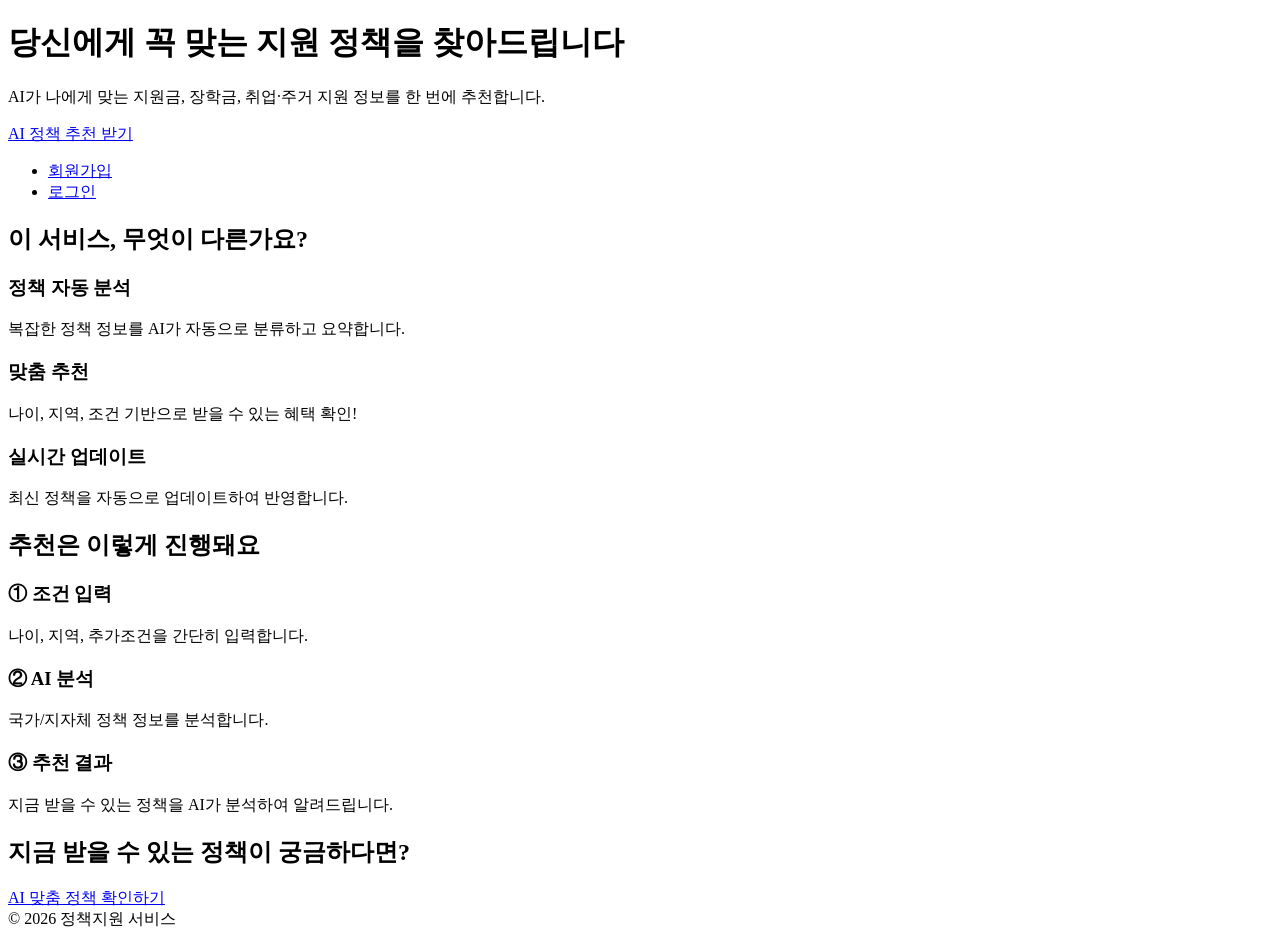
==== src/main/resources/templates/HomePage.html @ 2e5113d2 "feat: 홈 추천 버튼을 추천 페이지(/policy/recommend)로 연결 (#13)" ====
<!DOCTYPE html>
<html lang="ko" xmlns:th="http://www.thymeleaf.org"
      xmlns:sec="https://www.thymeleaf.org/extras/spring-security">
<head>
    <meta charset="UTF-8">
    <title>정책지원 서비스</title>
</head>

<body>

<div class="space"></div>

<!-- HERO -->
<div class="hero">
    <h1>당신에게 꼭 맞는 지원 정책을 찾아드립니다</h1>
    <p>AI가 나에게 맞는 지원금, 장학금, 취업·주거 지원 정보를 한 번에 추천합니다.</p>
    <a href="/policy/recommend" th:href="@{/policy/recommend}" class="cta-btn">AI 정책 추천 받기</a>
</div>
<ul>
    <li><a href="/member/join" th:href="@{/member/join}">회원가입</a></li>
    <li><a href="/member/login" th:href="@{/member/login}">로그인</a></li>
</ul>
<!-- 서비스 소개 -->
<div class="section">
    <h2>이 서비스, 무엇이 다른가요?</h2>

    <div class="features">
        <div class="feature-card">
            <h3>정책 자동 분석</h3>
            <p>복잡한 정책 정보를 AI가 자동으로 분류하고 요약합니다.</p>
        </div>

        <div class="feature-card">
            <h3>맞춤 추천</h3>
            <p>나이, 지역, 조건 기반으로 받을 수 있는 혜택 확인!</p>
        </div>

        <div class="feature-card">
            <h3>실시간 업데이트</h3>
            <p>최신 정책을 자동으로 업데이트하여 반영합니다.</p>
        </div>
    </div>
</div>

<!-- 프로세스 -->
<div class="section">
    <h2>추천은 이렇게 진행돼요</h2>

    <div class="process">
        <div class="step">
            <h3>① 조건 입력</h3>
            <p>나이, 지역, 추가조건을 간단히 입력합니다.</p>
        </div>

        <div class="step">
            <h3>② AI 분석</h3>
            <p>국가/지자체 정책 정보를 분석합니다.</p>
        </div>

        <div class="step">
            <h3>③ 추천 결과</h3>
            <p>지금 받을 수 있는 정책을 AI가 분석하여 알려드립니다.</p>
        </div>
    </div>
</div>

<!-- 마지막 CTA -->
<div class="bottom-cta">
    <h2>지금 받을 수 있는 정책이 궁금하다면?</h2>
    <a href="/policy/recommend" th:href="@{/policy/recommend}">AI 맞춤 정책 확인하기</a>
</div>
<footer>© 2026 정책지원 서비스</footer>

</body>
</html>
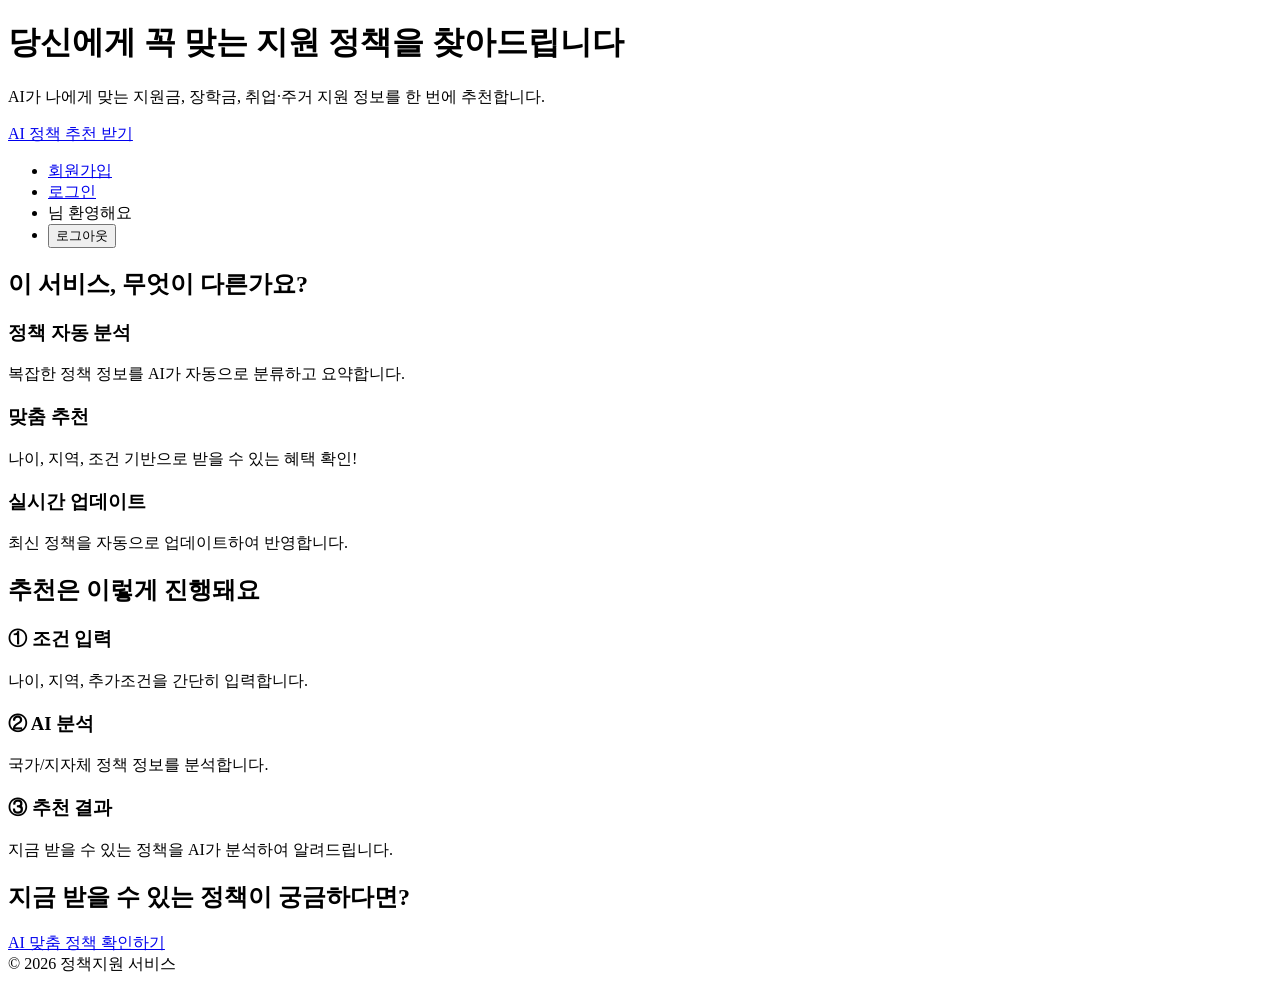
==== commit a27f72a4: "feat: 로그인 상태에 따라 홈 화면 회원가입·로그인/로그아웃 버튼 전환" ====
--- a/src/main/resources/templates/HomePage.html
+++ b/src/main/resources/templates/HomePage.html
@@ -1,6 +1,5 @@
 <!DOCTYPE html>
-<html lang="ko" xmlns:th="http://www.thymeleaf.org"
-      xmlns:sec="https://www.thymeleaf.org/extras/spring-security">
+<html lang="ko" xmlns:th="http://www.thymeleaf.org">
 <head>
     <meta charset="UTF-8">
     <title>정책지원 서비스</title>
@@ -17,8 +16,20 @@
     <a href="/policy/recommend" th:href="@{/policy/recommend}" class="cta-btn">AI 정책 추천 받기</a>
 </div>
 <ul>
-    <li><a href="/member/join" th:href="@{/member/join}">회원가입</a></li>
-    <li><a href="/member/login" th:href="@{/member/login}">로그인</a></li>
+    <!-- 로그인 안 한 사람에게만 (loginId는 HomeController가 넘겨줌) -->
+    <li th:if="${loginId == null}"><a href="/member/join" th:href="@{/member/join}">회원가입</a></li>
+    <li th:if="${loginId == null}"><a href="/member/login" th:href="@{/member/login}">로그인</a></li>
+
+    <!-- 로그인한 사람에게만 -->
+    <li th:if="${loginId != null}">
+        <span th:text="${loginId}"></span>님 환영해요
+    </li>
+    <li th:if="${loginId != null}">
+        <!-- 로그아웃은 POST로 보내야 Spring Security 설정과 상관없이 확실히 동작함 -->
+        <form th:action="@{/member/logout}" method="post" style="display: inline;">
+            <button type="submit">로그아웃</button>
+        </form>
+    </li>
 </ul>
 <!-- 서비스 소개 -->
 <div class="section">
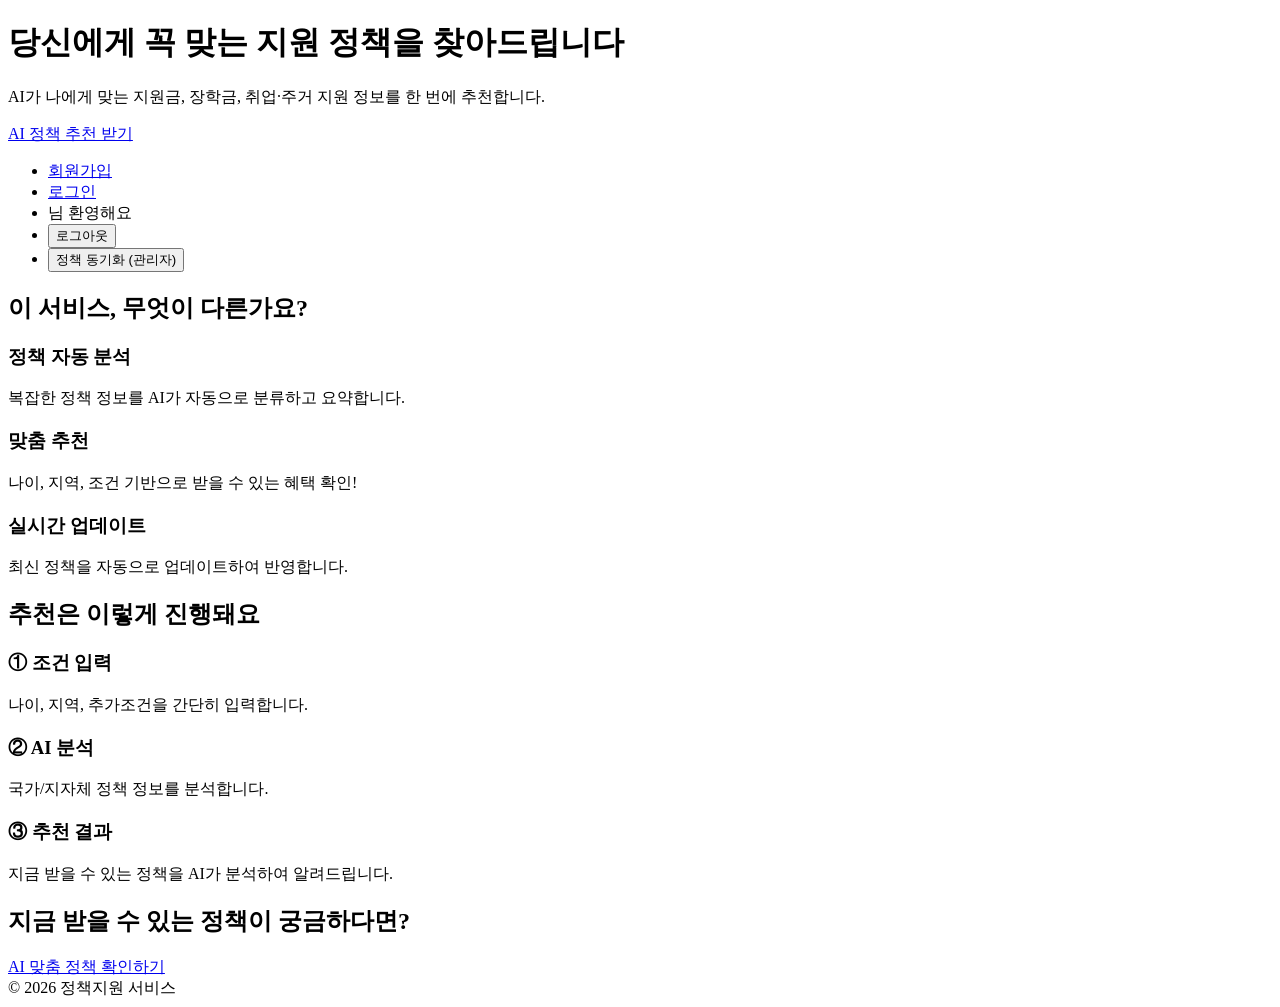
==== commit 6c50a5c4: "chore: 안 쓰는 파일·테스트 API 정리, 정책 동기화를 관리자 전용으로 이동 삭제 - .DS_Store (맥 시스템 파일, .gitignore에는 이미 있음) - openA" ====
--- a/src/main/resources/templates/HomePage.html
+++ b/src/main/resources/templates/HomePage.html
@@ -28,6 +28,14 @@
         <!-- 로그아웃은 POST로 보내야 Spring Security 설정과 상관없이 확실히 동작함 -->
         <form th:action="@{/member/logout}" method="post" style="display: inline;">
             <button type="submit">로그아웃</button>
+        </form>
+    </li>
+
+    <!-- 관리자에게만: 온통청년 API에서 정책을 다시 받아와 DB에 저장 (몇십 초 걸림) -->
+    <li th:if="${isAdmin}">
+        <form th:action="@{/admin/policies/sync}" method="post" style="display: inline;"
+              onsubmit="this.querySelector('button').disabled = true; this.querySelector('button').textContent = '동기화 중...';">
+            <button type="submit">정책 동기화 (관리자)</button>
         </form>
     </li>
 </ul>
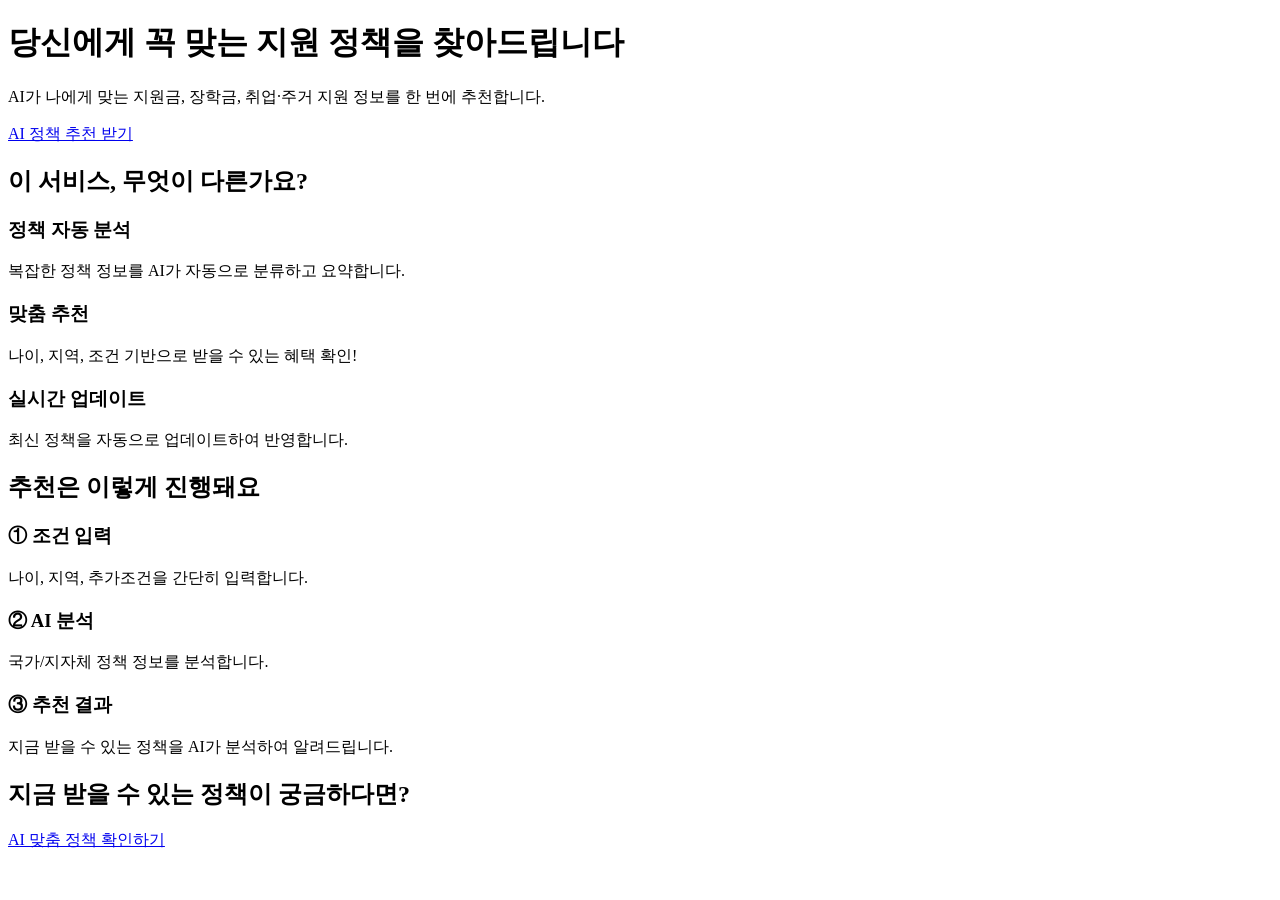
==== commit 921b6c97: "feat: UI 기반 작업 — 새 테이블, URL 권한, 공통 레이아웃·CSS, 로그인 정보 공통 전달" ====
--- a/src/main/resources/templates/HomePage.html
+++ b/src/main/resources/templates/HomePage.html
@@ -2,12 +2,13 @@
 <html lang="ko" xmlns:th="http://www.thymeleaf.org">
 <head>
     <meta charset="UTF-8">
-    <title>정책지원 서비스</title>
+    <title>YouthCompass</title>
+    <th:block th:replace="~{fragments/layout :: assets}"></th:block>
 </head>
 
 <body>
 
-<div class="space"></div>
+<header th:replace="~{fragments/layout :: header}"></header>
 
 <!-- HERO -->
 <div class="hero">
@@ -15,30 +16,7 @@
     <p>AI가 나에게 맞는 지원금, 장학금, 취업·주거 지원 정보를 한 번에 추천합니다.</p>
     <a href="/policy/recommend" th:href="@{/policy/recommend}" class="cta-btn">AI 정책 추천 받기</a>
 </div>
-<ul>
-    <!-- 로그인 안 한 사람에게만 (loginId는 HomeController가 넘겨줌) -->
-    <li th:if="${loginId == null}"><a href="/member/join" th:href="@{/member/join}">회원가입</a></li>
-    <li th:if="${loginId == null}"><a href="/member/login" th:href="@{/member/login}">로그인</a></li>
 
-    <!-- 로그인한 사람에게만 -->
-    <li th:if="${loginId != null}">
-        <span th:text="${loginId}"></span>님 환영해요
-    </li>
-    <li th:if="${loginId != null}">
-        <!-- 로그아웃은 POST로 보내야 Spring Security 설정과 상관없이 확실히 동작함 -->
-        <form th:action="@{/member/logout}" method="post" style="display: inline;">
-            <button type="submit">로그아웃</button>
-        </form>
-    </li>
-
-    <!-- 관리자에게만: 온통청년 API에서 정책을 다시 받아와 DB에 저장 (몇십 초 걸림) -->
-    <li th:if="${isAdmin}">
-        <form th:action="@{/admin/policies/sync}" method="post" style="display: inline;"
-              onsubmit="this.querySelector('button').disabled = true; this.querySelector('button').textContent = '동기화 중...';">
-            <button type="submit">정책 동기화 (관리자)</button>
-        </form>
-    </li>
-</ul>
 <!-- 서비스 소개 -->
 <div class="section">
     <h2>이 서비스, 무엇이 다른가요?</h2>
@@ -88,7 +66,6 @@
     <h2>지금 받을 수 있는 정책이 궁금하다면?</h2>
     <a href="/policy/recommend" th:href="@{/policy/recommend}">AI 맞춤 정책 확인하기</a>
 </div>
-<footer>© 2026 정책지원 서비스</footer>
-
+<footer th:replace="~{fragments/layout :: footer}"></footer>
 </body>
 </html>
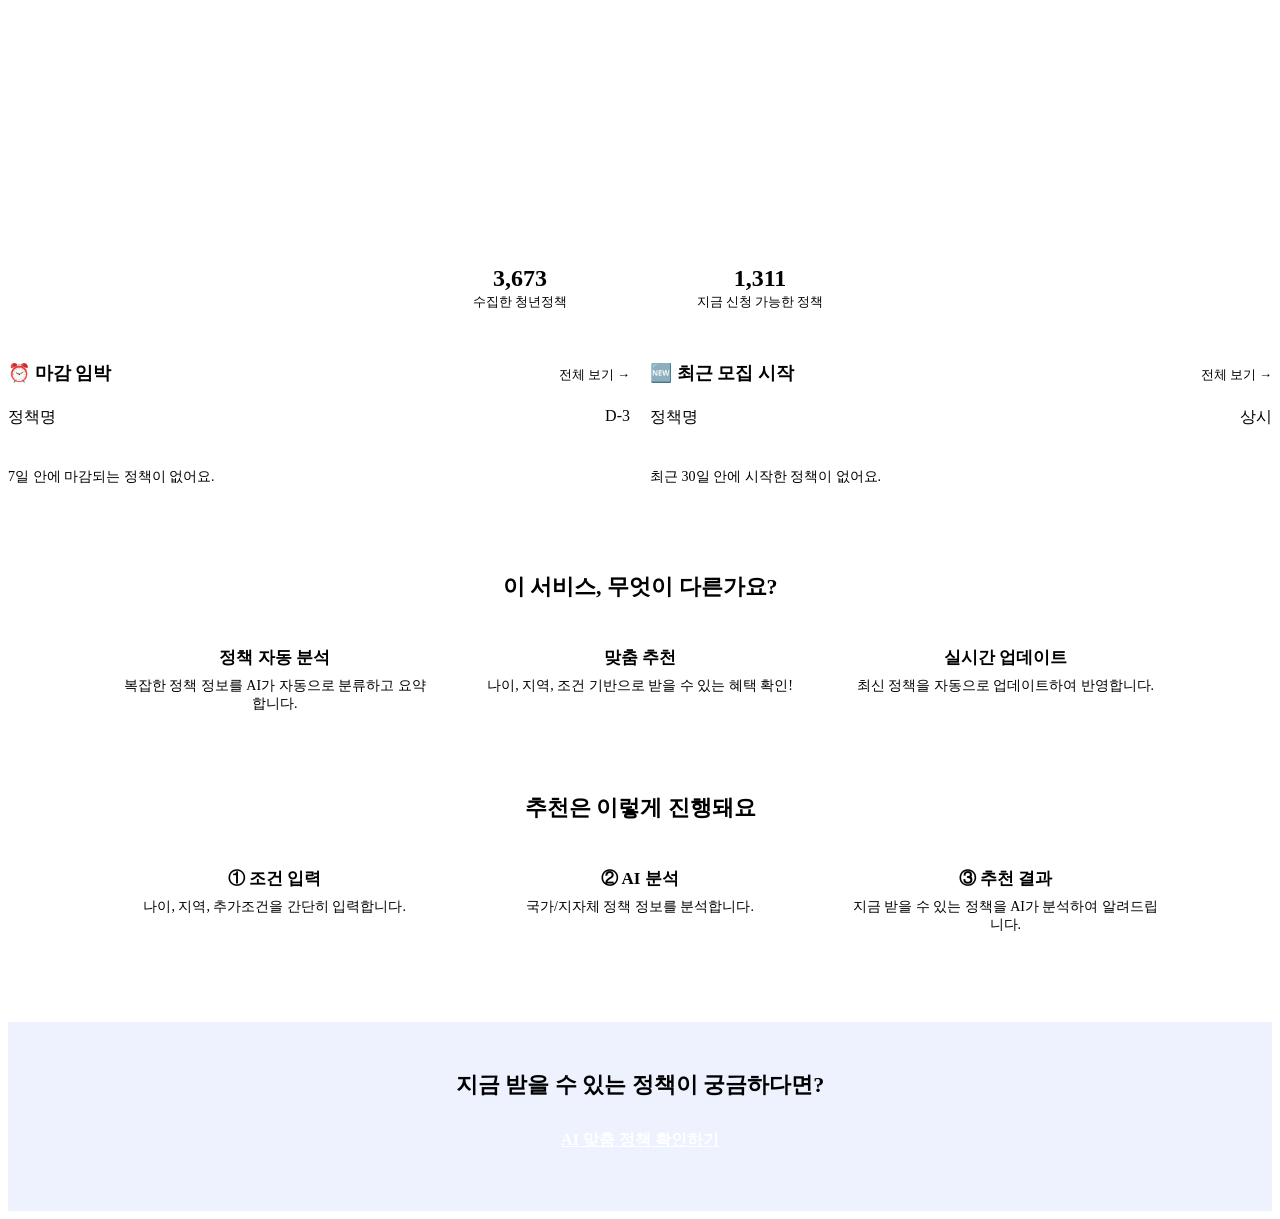
==== commit bad7bf69: "feat: 홈 위젯(정책 수·마감 임박·최근 모집 시작) + 홈 디자인" ====
--- a/src/main/resources/templates/HomePage.html
+++ b/src/main/resources/templates/HomePage.html
@@ -4,6 +4,50 @@
     <meta charset="UTF-8">
     <title>YouthCompass</title>
     <th:block th:replace="~{fragments/layout :: assets}"></th:block>
+    <style>
+        .hero {
+            background: linear-gradient(135deg, var(--color-primary), #4f46e5);
+            color: #fff; text-align: center; padding: 64px 20px 56px;
+        }
+        .hero h1 { margin: 0 0 12px; font-size: 30px; line-height: 1.35; }
+        .hero p { margin: 0 0 28px; opacity: .9; }
+        .cta-btn {
+            display: inline-block; padding: 14px 28px; border-radius: 999px;
+            background: #fff; color: var(--color-primary); font-weight: 700;
+        }
+        .cta-btn:hover { text-decoration: none; transform: translateY(-1px); }
+
+        .stats { display: flex; justify-content: center; gap: 12px; margin: -28px auto 0; position: relative; flex-wrap: wrap; }
+        .stat { background: var(--color-surface); border-radius: var(--radius); box-shadow: var(--shadow);
+            padding: 14px 24px; text-align: center; min-width: 180px; }
+        .stat b { display: block; font-size: 24px; color: var(--color-primary); }
+        .stat span { font-size: 13px; color: var(--color-muted); }
+
+        .widgets { display: grid; grid-template-columns: 1fr 1fr; gap: 20px; margin-top: 36px; }
+        @media (max-width: 860px) { .widgets { grid-template-columns: 1fr; } }
+        .widget h2 { display: flex; justify-content: space-between; align-items: baseline; font-size: 18px; margin: 0 0 12px; }
+        .widget h2 a { font-size: 13px; font-weight: 400; }
+        .widget ul { list-style: none; margin: 0; padding: 0; }
+        .widget li { display: flex; justify-content: space-between; gap: 10px; padding: 10px 0;
+            border-bottom: 1px solid var(--color-border); }
+        .widget li:last-child { border-bottom: none; }
+        .widget li a { color: var(--color-text); overflow: hidden; text-overflow: ellipsis; white-space: nowrap; }
+        .widget .empty { color: var(--color-muted); font-size: 14px; padding: 16px 0; }
+
+        .section { max-width: 1080px; margin: 56px auto 0; padding: 0 20px; text-align: center; }
+        .section h2 { font-size: 22px; margin-bottom: 20px; }
+        .features, .process { display: grid; grid-template-columns: repeat(3, 1fr); gap: 16px; }
+        @media (max-width: 760px) { .features, .process { grid-template-columns: 1fr; } }
+        .feature-card, .step { background: var(--color-surface); border-radius: var(--radius);
+            box-shadow: var(--shadow); padding: 24px 20px; }
+        .feature-card h3, .step h3 { margin: 0 0 8px; font-size: 17px; }
+        .feature-card p, .step p { margin: 0; color: var(--color-muted); font-size: 14px; }
+
+        .bottom-cta { text-align: center; margin: 64px 0 0; padding: 48px 20px; background: #eef2ff; }
+        .bottom-cta h2 { margin: 0 0 18px; font-size: 22px; }
+        .bottom-cta a { display: inline-block; padding: 12px 26px; border-radius: 999px;
+            background: var(--color-primary); color: #fff; font-weight: 700; }
+    </style>
 </head>
 
 <body>
@@ -15,6 +59,45 @@
     <h1>당신에게 꼭 맞는 지원 정책을 찾아드립니다</h1>
     <p>AI가 나에게 맞는 지원금, 장학금, 취업·주거 지원 정보를 한 번에 추천합니다.</p>
     <a href="/policy/recommend" th:href="@{/policy/recommend}" class="cta-btn">AI 정책 추천 받기</a>
+</div>
+
+<!-- 정책 수 -->
+<div class="container">
+    <div class="stats">
+        <div class="stat">
+            <b th:text="${#numbers.formatInteger(home.totalCount, 0, 'COMMA')}">3,673</b>
+            <span>수집한 청년정책</span>
+        </div>
+        <div class="stat">
+            <b th:text="${#numbers.formatInteger(home.openCount, 0, 'COMMA')}">1,311</b>
+            <span>지금 신청 가능한 정책</span>
+        </div>
+    </div>
+
+    <!-- 위젯 -->
+    <div class="widgets">
+        <section class="card widget">
+            <h2>⏰ 마감 임박 <a th:href="@{/policies}">전체 보기 →</a></h2>
+            <ul th:unless="${#lists.isEmpty(home.closingSoon)}">
+                <li th:each="p : ${home.closingSoon}">
+                    <a th:href="@{/policies/{id}(id=${p.policyId})}" th:text="${p.policyName}">정책명</a>
+                    <span class="badge badge-unknown" th:text="${p.deadlineLabel}">D-3</span>
+                </li>
+            </ul>
+            <p class="empty" th:if="${#lists.isEmpty(home.closingSoon)}">7일 안에 마감되는 정책이 없어요.</p>
+        </section>
+
+        <section class="card widget">
+            <h2>🆕 최근 모집 시작 <a th:href="@{/policies}">전체 보기 →</a></h2>
+            <ul th:unless="${#lists.isEmpty(home.recentlyOpened)}">
+                <li th:each="p : ${home.recentlyOpened}">
+                    <a th:href="@{/policies/{id}(id=${p.policyId})}" th:text="${p.policyName}">정책명</a>
+                    <span class="badge" th:text="${p.deadlineLabel}">상시</span>
+                </li>
+            </ul>
+            <p class="empty" th:if="${#lists.isEmpty(home.recentlyOpened)}">최근 30일 안에 시작한 정책이 없어요.</p>
+        </section>
+    </div>
 </div>
 
 <!-- 서비스 소개 -->
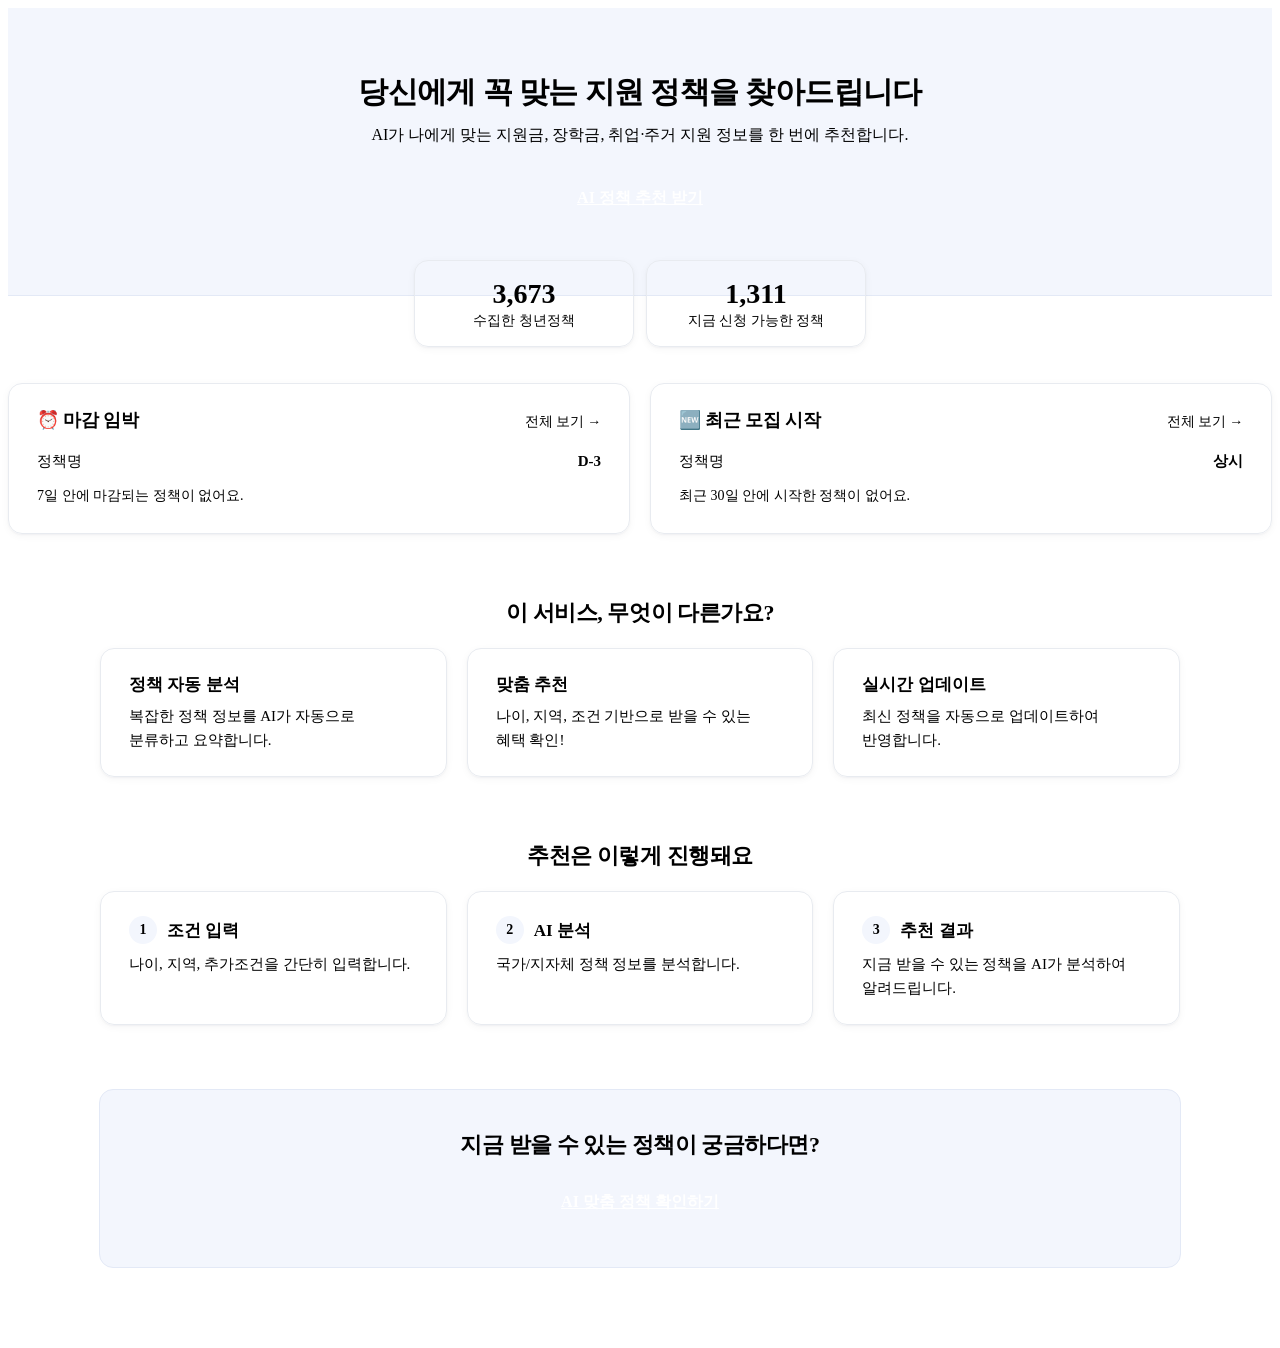
==== commit d0fe76b6: "style: 홈 화면을 AI 추천 화면과 같은 차분한 디자인으로 변경 Co-Authored-By: Claude Opus 5.5 <noreply@anthropic.com>" ====
--- a/src/main/resources/templates/HomePage.html
+++ b/src/main/resources/templates/HomePage.html
@@ -5,48 +5,241 @@
     <title>YouthCompass</title>
     <th:block th:replace="~{fragments/layout :: assets}"></th:block>
     <style>
+        /* ------------------------------------------------------------
+           홈 화면 전용 스타일 (AI 추천 화면과 같은 톤)
+           - 흰 카드 + 옅은 테두리, 강조색은 파랑(--color-primary) 하나만
+           - 넓은 색 면(그라데이션) 대신 옅은 파랑 면
+           ------------------------------------------------------------ */
+        :root {
+            --rc-line: #e8ebf0;           /* 카드 테두리·구분선 */
+            --rc-soft: #f7f8fa;           /* 카드 안 옅은 면 */
+            --rc-tint: #f3f6fd;           /* 파랑 계열 옅은 면 */
+            --rc-body: #374151;           /* 본문 글자 */
+            --rc-shadow: 0 1px 2px rgba(16, 24, 40, 0.04), 0 2px 8px rgba(16, 24, 40, 0.04);
+        }
+
+        /* 흰 카드 공통 */
+        .box {
+            background: var(--color-surface);
+            border: 1px solid var(--rc-line);
+            border-radius: 14px;
+            box-shadow: var(--rc-shadow);
+            padding: 24px 28px;
+        }
+
+        /* 파란 버튼 공통 */
+        .primary-btn {
+            display: inline-block;
+            padding: 14px 28px;
+            border-radius: 10px;
+            background: var(--color-primary);
+            color: #fff;
+            font-size: 16px;
+            font-weight: 600;
+            transition: background 0.15s;
+        }
+
+        .primary-btn:hover {
+            background: var(--color-primary-dark);
+            text-decoration: none;
+        }
+
+        /* 1. 첫 화면 */
         .hero {
-            background: linear-gradient(135deg, var(--color-primary), #4f46e5);
-            color: #fff; text-align: center; padding: 64px 20px 56px;
-        }
-        .hero h1 { margin: 0 0 12px; font-size: 30px; line-height: 1.35; }
-        .hero p { margin: 0 0 28px; opacity: .9; }
-        .cta-btn {
-            display: inline-block; padding: 14px 28px; border-radius: 999px;
-            background: #fff; color: var(--color-primary); font-weight: 700;
-        }
-        .cta-btn:hover { text-decoration: none; transform: translateY(-1px); }
-
-        .stats { display: flex; justify-content: center; gap: 12px; margin: -28px auto 0; position: relative; flex-wrap: wrap; }
-        .stat { background: var(--color-surface); border-radius: var(--radius); box-shadow: var(--shadow);
-            padding: 14px 24px; text-align: center; min-width: 180px; }
-        .stat b { display: block; font-size: 24px; color: var(--color-primary); }
-        .stat span { font-size: 13px; color: var(--color-muted); }
-
-        .widgets { display: grid; grid-template-columns: 1fr 1fr; gap: 20px; margin-top: 36px; }
-        @media (max-width: 860px) { .widgets { grid-template-columns: 1fr; } }
-        .widget h2 { display: flex; justify-content: space-between; align-items: baseline; font-size: 18px; margin: 0 0 12px; }
-        .widget h2 a { font-size: 13px; font-weight: 400; }
-        .widget ul { list-style: none; margin: 0; padding: 0; }
-        .widget li { display: flex; justify-content: space-between; gap: 10px; padding: 10px 0;
-            border-bottom: 1px solid var(--color-border); }
-        .widget li:last-child { border-bottom: none; }
-        .widget li a { color: var(--color-text); overflow: hidden; text-overflow: ellipsis; white-space: nowrap; }
-        .widget .empty { color: var(--color-muted); font-size: 14px; padding: 16px 0; }
-
-        .section { max-width: 1080px; margin: 56px auto 0; padding: 0 20px; text-align: center; }
-        .section h2 { font-size: 22px; margin-bottom: 20px; }
-        .features, .process { display: grid; grid-template-columns: repeat(3, 1fr); gap: 16px; }
-        @media (max-width: 760px) { .features, .process { grid-template-columns: 1fr; } }
-        .feature-card, .step { background: var(--color-surface); border-radius: var(--radius);
-            box-shadow: var(--shadow); padding: 24px 20px; }
-        .feature-card h3, .step h3 { margin: 0 0 8px; font-size: 17px; }
-        .feature-card p, .step p { margin: 0; color: var(--color-muted); font-size: 14px; }
-
-        .bottom-cta { text-align: center; margin: 64px 0 0; padding: 48px 20px; background: #eef2ff; }
-        .bottom-cta h2 { margin: 0 0 18px; font-size: 22px; }
-        .bottom-cta a { display: inline-block; padding: 12px 26px; border-radius: 999px;
-            background: var(--color-primary); color: #fff; font-weight: 700; }
+            background: var(--rc-tint);
+            border-bottom: 1px solid #e3e9f6;
+            text-align: center;
+            padding: 64px 20px 72px;
+        }
+
+        .hero h1 {
+            margin: 0 0 12px;
+            color: var(--color-text);
+            font-size: 30px;
+            line-height: 1.35;
+            letter-spacing: -0.02em;
+            word-break: keep-all;
+        }
+
+        .hero p {
+            margin: 0 0 28px;
+            color: var(--color-muted);
+            font-size: 16px;
+            word-break: keep-all;
+        }
+
+        /* 2. 정책 수 */
+        .stats {
+            display: grid;
+            grid-template-columns: repeat(2, minmax(0, 220px));
+            justify-content: center;
+            gap: 12px;
+            margin: -36px auto 0;
+            position: relative;
+        }
+
+        .stat {
+            background: var(--color-surface);
+            border: 1px solid var(--rc-line);
+            border-radius: 14px;
+            box-shadow: var(--rc-shadow);
+            padding: 16px 12px;
+            text-align: center;
+            color: var(--color-muted);
+            font-size: 14px;
+        }
+
+        .stat b {
+            display: block;
+            margin-bottom: 2px;
+            color: var(--color-text);
+            font-size: 28px;
+            line-height: 1.2;
+        }
+
+        .stat.open b { color: var(--color-primary); }
+
+        /* 3. 위젯: 마감 임박 · 최근 모집 시작 */
+        .widgets {
+            display: grid;
+            grid-template-columns: repeat(2, minmax(0, 1fr));
+            gap: 20px;
+            margin-top: 36px;
+        }
+
+        @media (max-width: 860px) {
+            .widgets { grid-template-columns: 1fr; }
+        }
+
+        .widget h2 {
+            display: flex;
+            justify-content: space-between;
+            align-items: baseline;
+            margin: 0 0 8px;
+            color: var(--color-text);
+            font-size: 18px;
+            letter-spacing: -0.01em;
+        }
+
+        .widget h2 a {
+            color: var(--color-muted);
+            font-size: 14px;
+            font-weight: 400;
+        }
+
+        .widget h2 a:hover { color: var(--color-primary); }
+
+        .widget ul {
+            list-style: none;
+            margin: 0;
+            padding: 0;
+        }
+
+        .widget li {
+            display: flex;
+            justify-content: space-between;
+            align-items: center;
+            gap: 10px;
+            padding: 12px 0;
+            border-bottom: 1px solid var(--rc-line);
+            font-size: 15px;
+        }
+
+        .widget li:last-child { border-bottom: none; padding-bottom: 0; }
+
+        .widget li a {
+            color: var(--color-text);
+            overflow: hidden;
+            text-overflow: ellipsis;
+            white-space: nowrap;
+        }
+
+        .widget li a:hover { color: var(--color-primary); text-decoration: none; }
+
+        .widget .badge { flex-shrink: 0; font-weight: 600; }
+
+        .widget .empty {
+            margin: 0;
+            padding: 16px 0 4px;
+            color: var(--color-muted);
+            font-size: 14px;
+        }
+
+        /* 4. 서비스 소개 · 진행 순서 */
+        .section {
+            max-width: 1080px;
+            margin: 64px auto 0;
+            padding: 0 20px;
+        }
+
+        .section h2 {
+            margin: 0 0 20px;
+            color: var(--color-text);
+            font-size: 22px;
+            letter-spacing: -0.02em;
+            text-align: center;
+        }
+
+        .features, .process {
+            display: grid;
+            grid-template-columns: repeat(3, minmax(0, 1fr));
+            gap: 20px;
+        }
+
+        @media (max-width: 760px) {
+            .features, .process { grid-template-columns: 1fr; }
+        }
+
+        .feature-card h3, .step h3 {
+            display: flex;
+            align-items: center;
+            gap: 10px;
+            margin: 0 0 8px;
+            color: var(--color-text);
+            font-size: 17px;
+        }
+
+        .feature-card p, .step p {
+            margin: 0;
+            color: var(--color-muted);
+            font-size: 15px;
+            line-height: 1.6;
+            word-break: keep-all;
+        }
+
+        /* 진행 순서 번호 (추천 카드 순위 동그라미와 같은 모양) */
+        .num {
+            flex-shrink: 0;
+            width: 28px;
+            height: 28px;
+            border-radius: 50%;
+            background: var(--rc-tint);
+            color: var(--color-primary);
+            text-align: center;
+            font-size: 14px;
+            font-weight: 700;
+            line-height: 28px;
+        }
+
+        /* 5. 마지막 안내 */
+        .bottom-cta {
+            max-width: 1040px;
+            margin: 64px auto 0;
+            padding: 40px 20px;
+            text-align: center;
+            background: var(--rc-tint);
+            border-color: #e3e9f6;
+            box-shadow: none;
+        }
+
+        .bottom-cta h2 {
+            margin: 0 0 18px;
+            color: var(--color-text);
+            font-size: 22px;
+            letter-spacing: -0.02em;
+        }
+
+        .bottom-wrap { padding: 0 20px 72px; }
     </style>
 </head>
 
@@ -58,7 +251,7 @@
 <div class="hero">
     <h1>당신에게 꼭 맞는 지원 정책을 찾아드립니다</h1>
     <p>AI가 나에게 맞는 지원금, 장학금, 취업·주거 지원 정보를 한 번에 추천합니다.</p>
-    <a href="/policy/recommend" th:href="@{/policy/recommend}" class="cta-btn">AI 정책 추천 받기</a>
+    <a href="/policy/recommend" th:href="@{/policy/recommend}" class="primary-btn">AI 정책 추천 받기</a>
 </div>
 
 <!-- 정책 수 -->
@@ -68,7 +261,7 @@
             <b th:text="${#numbers.formatInteger(home.totalCount, 0, 'COMMA')}">3,673</b>
             <span>수집한 청년정책</span>
         </div>
-        <div class="stat">
+        <div class="stat open">
             <b th:text="${#numbers.formatInteger(home.openCount, 0, 'COMMA')}">1,311</b>
             <span>지금 신청 가능한 정책</span>
         </div>
@@ -76,8 +269,8 @@
 
     <!-- 위젯 -->
     <div class="widgets">
-        <section class="card widget">
-            <h2>⏰ 마감 임박 <a th:href="@{/policies}">전체 보기 →</a></h2>
+        <section class="box widget">
+            <h2>⏰ 마감 임박 <a th:href="@{/policies(sort='deadline')}">전체 보기 →</a></h2>
             <ul th:unless="${#lists.isEmpty(home.closingSoon)}">
                 <li th:each="p : ${home.closingSoon}">
                     <a th:href="@{/policies/{id}(id=${p.policyId})}" th:text="${p.policyName}">정책명</a>
@@ -87,8 +280,8 @@
             <p class="empty" th:if="${#lists.isEmpty(home.closingSoon)}">7일 안에 마감되는 정책이 없어요.</p>
         </section>
 
-        <section class="card widget">
-            <h2>🆕 최근 모집 시작 <a th:href="@{/policies}">전체 보기 →</a></h2>
+        <section class="box widget">
+            <h2>🆕 최근 모집 시작 <a th:href="@{/policies(sort='recent')}">전체 보기 →</a></h2>
             <ul th:unless="${#lists.isEmpty(home.recentlyOpened)}">
                 <li th:each="p : ${home.recentlyOpened}">
                     <a th:href="@{/policies/{id}(id=${p.policyId})}" th:text="${p.policyName}">정책명</a>
@@ -105,17 +298,17 @@
     <h2>이 서비스, 무엇이 다른가요?</h2>
 
     <div class="features">
-        <div class="feature-card">
+        <div class="box feature-card">
             <h3>정책 자동 분석</h3>
             <p>복잡한 정책 정보를 AI가 자동으로 분류하고 요약합니다.</p>
         </div>
 
-        <div class="feature-card">
+        <div class="box feature-card">
             <h3>맞춤 추천</h3>
             <p>나이, 지역, 조건 기반으로 받을 수 있는 혜택 확인!</p>
         </div>
 
-        <div class="feature-card">
+        <div class="box feature-card">
             <h3>실시간 업데이트</h3>
             <p>최신 정책을 자동으로 업데이트하여 반영합니다.</p>
         </div>
@@ -127,27 +320,29 @@
     <h2>추천은 이렇게 진행돼요</h2>
 
     <div class="process">
-        <div class="step">
-            <h3>① 조건 입력</h3>
+        <div class="box step">
+            <h3><span class="num">1</span>조건 입력</h3>
             <p>나이, 지역, 추가조건을 간단히 입력합니다.</p>
         </div>
 
-        <div class="step">
-            <h3>② AI 분석</h3>
+        <div class="box step">
+            <h3><span class="num">2</span>AI 분석</h3>
             <p>국가/지자체 정책 정보를 분석합니다.</p>
         </div>
 
-        <div class="step">
-            <h3>③ 추천 결과</h3>
+        <div class="box step">
+            <h3><span class="num">3</span>추천 결과</h3>
             <p>지금 받을 수 있는 정책을 AI가 분석하여 알려드립니다.</p>
         </div>
     </div>
 </div>
 
 <!-- 마지막 CTA -->
-<div class="bottom-cta">
-    <h2>지금 받을 수 있는 정책이 궁금하다면?</h2>
-    <a href="/policy/recommend" th:href="@{/policy/recommend}">AI 맞춤 정책 확인하기</a>
+<div class="bottom-wrap">
+    <div class="box bottom-cta">
+        <h2>지금 받을 수 있는 정책이 궁금하다면?</h2>
+        <a href="/policy/recommend" th:href="@{/policy/recommend}" class="primary-btn">AI 맞춤 정책 확인하기</a>
+    </div>
 </div>
 <footer th:replace="~{fragments/layout :: footer}"></footer>
 </body>
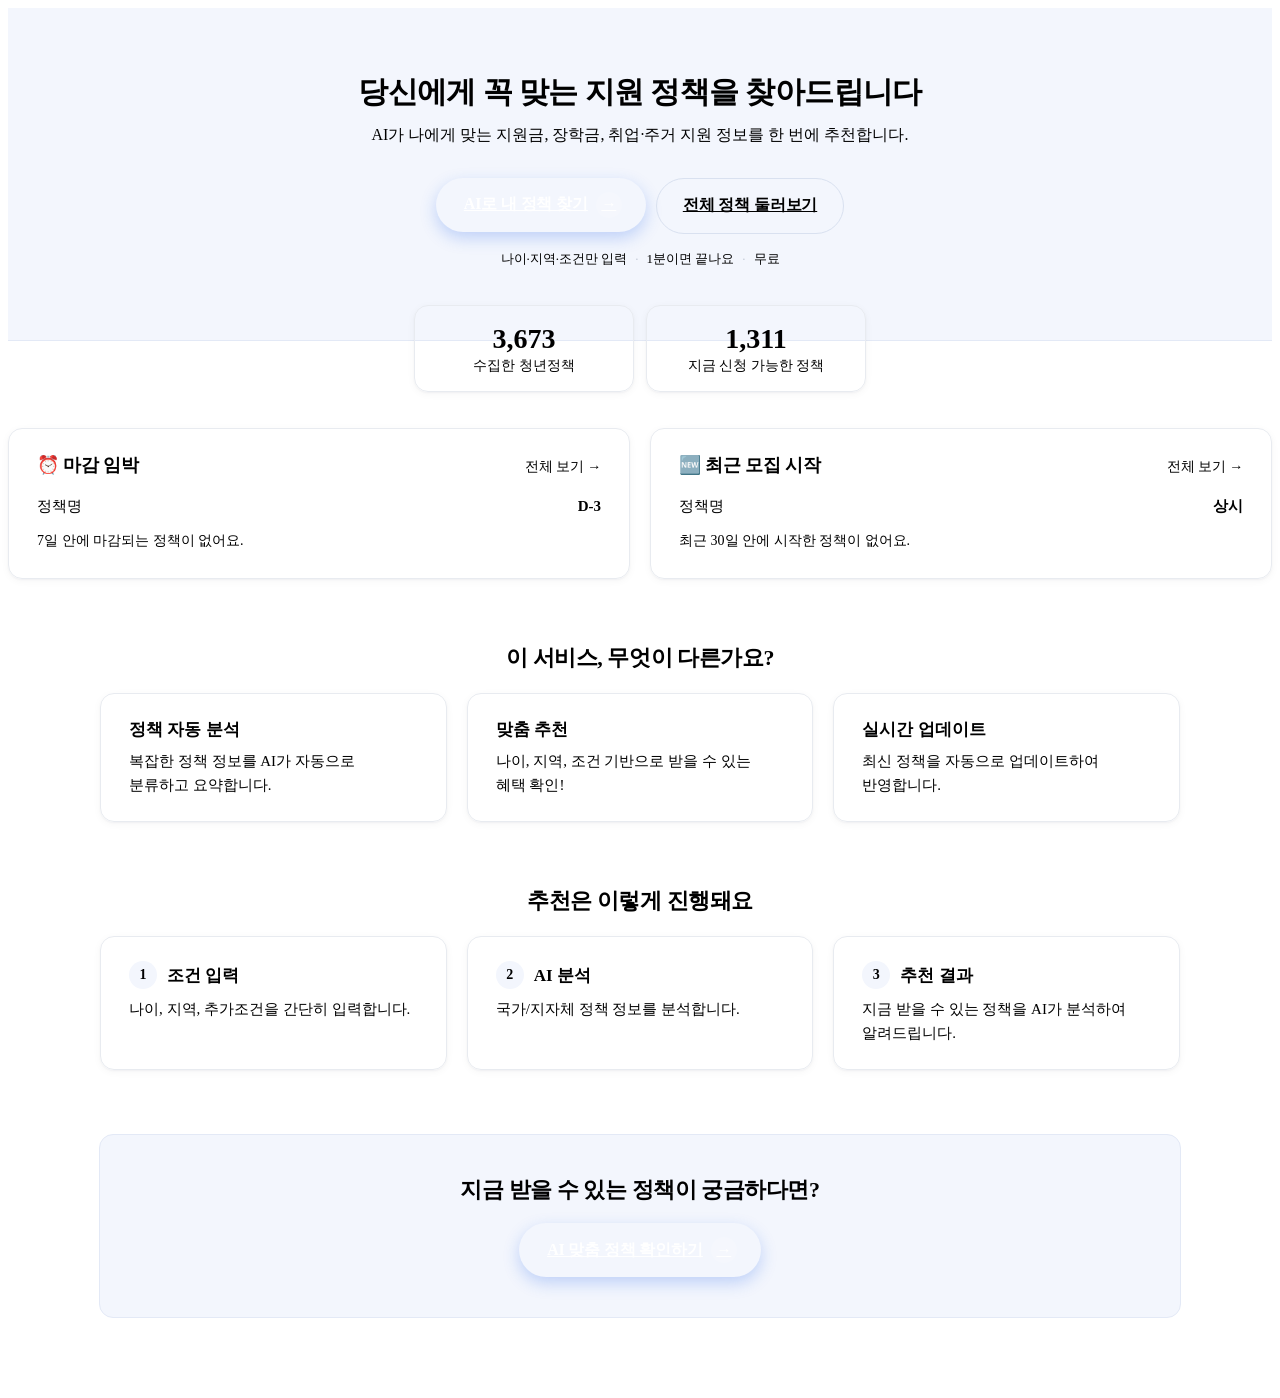
==== commit f231774d: "style: 홈 첫 화면 버튼을 주·보조 2개로 나누고 안내 문구 추가 Co-Authored-By: Claude Opus 5.5 <noreply@anthropic.com>" ====
--- a/src/main/resources/templates/HomePage.html
+++ b/src/main/resources/templates/HomePage.html
@@ -27,23 +27,6 @@
             padding: 24px 28px;
         }
 
-        /* 파란 버튼 공통 */
-        .primary-btn {
-            display: inline-block;
-            padding: 14px 28px;
-            border-radius: 10px;
-            background: var(--color-primary);
-            color: #fff;
-            font-size: 16px;
-            font-weight: 600;
-            transition: background 0.15s;
-        }
-
-        .primary-btn:hover {
-            background: var(--color-primary-dark);
-            text-decoration: none;
-        }
-
         /* 1. 첫 화면 */
         .hero {
             background: var(--rc-tint);
@@ -62,10 +45,87 @@
         }
 
         .hero p {
-            margin: 0 0 28px;
+            margin: 0 0 32px;
             color: var(--color-muted);
             font-size: 16px;
             word-break: keep-all;
+        }
+
+        /* 첫 화면 버튼 묶음: 주 버튼(AI 추천) + 보조 버튼(정책 목록) */
+        .hero-actions {
+            display: flex;
+            justify-content: center;
+            flex-wrap: wrap;
+            gap: 10px;
+        }
+
+        .hero-btn {
+            display: inline-flex;
+            align-items: center;
+            gap: 8px;
+            height: 54px;
+            padding: 0 26px;
+            border-radius: 999px;
+            font-size: 16px;
+            font-weight: 600;
+            letter-spacing: -0.01em;
+            transition: background 0.15s, box-shadow 0.15s, transform 0.15s, border-color 0.15s;
+        }
+
+        .hero-btn:hover { text-decoration: none; }
+
+        .hero-btn.main {
+            padding: 0 24px 0 28px;
+            background: var(--color-primary);
+            color: #fff;
+            box-shadow: 0 6px 16px rgba(37, 99, 235, 0.25);
+        }
+
+        .hero-btn.main:hover {
+            background: var(--color-primary-dark);
+            box-shadow: 0 8px 20px rgba(37, 99, 235, 0.32);
+            transform: translateY(-1px);
+        }
+
+        /* 버튼 안 화살표: 마우스를 올리면 오른쪽으로 살짝 이동 */
+        .hero-btn .arrow {
+            display: inline-flex;
+            align-items: center;
+            justify-content: center;
+            width: 26px;
+            height: 26px;
+            border-radius: 50%;
+            background: rgba(255, 255, 255, 0.18);
+            font-size: 15px;
+            transition: transform 0.15s;
+        }
+
+        .hero-btn.main:hover .arrow { transform: translateX(3px); }
+
+        .hero-btn.sub {
+            background: var(--color-surface);
+            border: 1px solid #d9e1f0;
+            color: var(--color-text);
+        }
+
+        .hero-btn.sub:hover { border-color: var(--color-primary); color: var(--color-primary); }
+
+        /* 버튼 아래 안심 문구 */
+        .hero-note {
+            margin-top: 16px;
+            color: var(--color-muted);
+            font-size: 13px;
+        }
+
+        .hero-note span + span::before {
+            content: "·";
+            margin: 0 8px;
+            color: #c3cad6;
+        }
+
+        @media (max-width: 480px) {
+            .hero-actions { flex-direction: column; align-items: stretch; padding: 0 12px; }
+            .hero-btn { justify-content: center; }
         }
 
         /* 2. 정책 수 */
@@ -251,7 +311,15 @@
 <div class="hero">
     <h1>당신에게 꼭 맞는 지원 정책을 찾아드립니다</h1>
     <p>AI가 나에게 맞는 지원금, 장학금, 취업·주거 지원 정보를 한 번에 추천합니다.</p>
-    <a href="/policy/recommend" th:href="@{/policy/recommend}" class="primary-btn">AI 정책 추천 받기</a>
+    <div class="hero-actions">
+        <a href="/policy/recommend" th:href="@{/policy/recommend}" class="hero-btn main">
+            AI로 내 정책 찾기 <span class="arrow">→</span>
+        </a>
+        <a href="/policies" th:href="@{/policies}" class="hero-btn sub">전체 정책 둘러보기</a>
+    </div>
+    <div class="hero-note">
+        <span>나이·지역·조건만 입력</span><span>1분이면 끝나요</span><span>무료</span>
+    </div>
 </div>
 
 <!-- 정책 수 -->
@@ -341,7 +409,9 @@
 <div class="bottom-wrap">
     <div class="box bottom-cta">
         <h2>지금 받을 수 있는 정책이 궁금하다면?</h2>
-        <a href="/policy/recommend" th:href="@{/policy/recommend}" class="primary-btn">AI 맞춤 정책 확인하기</a>
+        <a href="/policy/recommend" th:href="@{/policy/recommend}" class="hero-btn main">
+            AI 맞춤 정책 확인하기 <span class="arrow">→</span>
+        </a>
     </div>
 </div>
 <footer th:replace="~{fragments/layout :: footer}"></footer>
